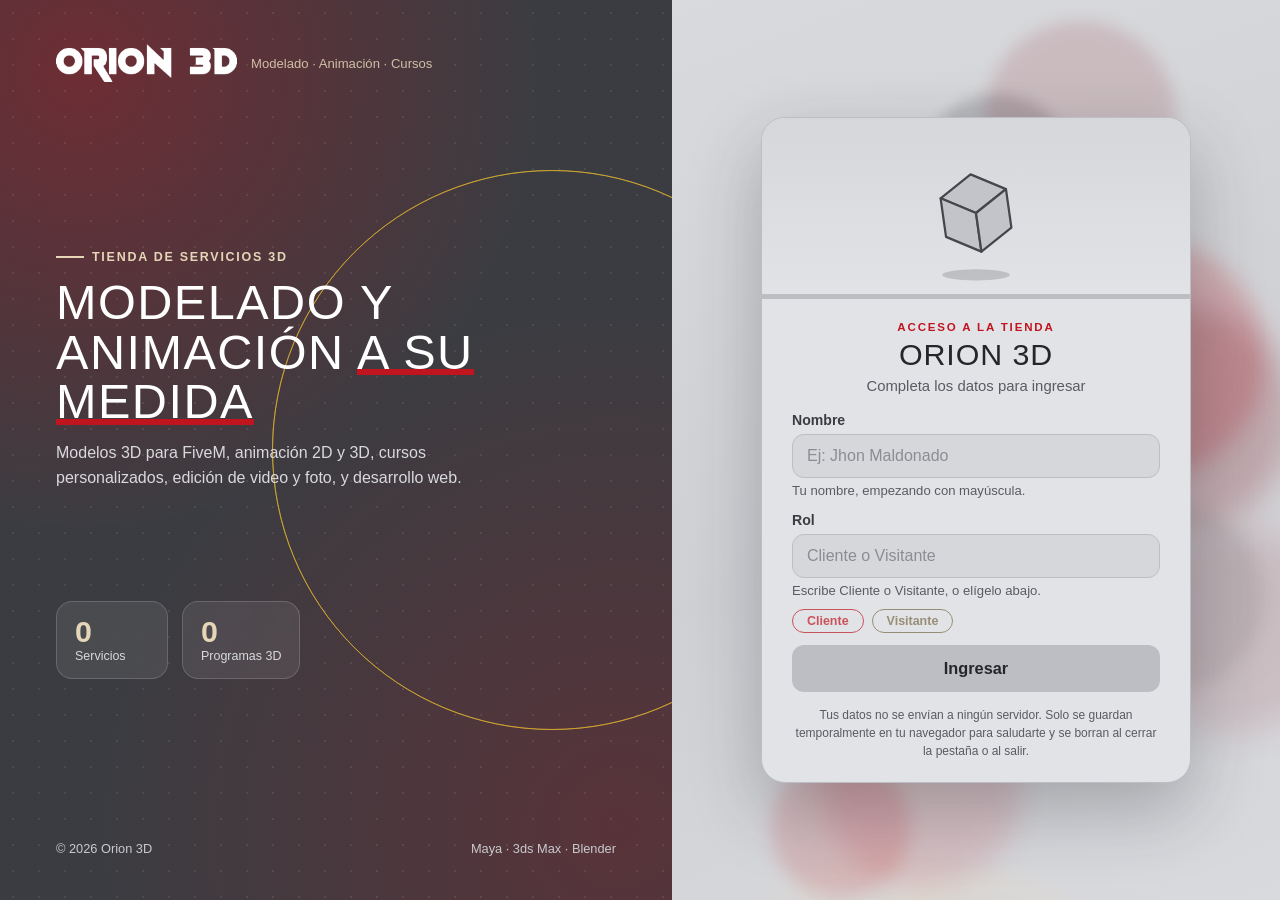
==== admin.html @ c8d84ebd "Add files via upload" ====
<!DOCTYPE html>
<html lang="es" data-mode="dark">
<head>
<meta charset="UTF-8">
<meta name="viewport" content="width=device-width, initial-scale=1">
<title>Orion 3D | Panel Admin</title>
<script src="js/auth.js"></script>
<script>Auth.requerirAdmin();   /* solo entra el administrador: sin login válido, vuelve a index.html */</script>
<link rel="icon" type="image/png" href="img/favicon.png">
<style>
@font-face{font-family:"Calvera";src:url("fonts/calvera.woff2") format("woff2"),url("fonts/calvera.ttf") format("truetype"),url("fonts/calvera.otf") format("opentype");font-display:swap}
:root{--a:#c0151f;--a2:#7d0b15;--fs:15px;--cs:12.5px;--r:14px;--font:Arial,Helvetica,sans-serif;--ok:#2f9e5b;--bad:#e5484d;--calv:"Calvera","Impact","Arial Black",Arial,sans-serif;--mono:ui-monospace,Consolas,"Courier New",monospace}
[data-mode=dark]{--bg:#2b2c30;--side:#34353a;--card:#3d3e44;--bd:#55565d;--tx:#ececef;--mut:#b0b1b8;--code:#2a2b2f}
[data-mode=light]{--bg:#cfd0d4;--side:#e2e3e7;--card:#e9eaed;--bd:#bdbec3;--tx:#25262a;--mut:#5a5b62;--code:#dcdde1}
*{box-sizing:border-box;margin:0}
html,body{height:100%}
body{font-family:var(--font);font-size:var(--fs);background:var(--bg);color:var(--tx);display:flex}
button,input,select{font:inherit;color:inherit}
:focus-visible{outline:2px solid var(--a2);outline-offset:2px}
aside{width:250px;flex:none;background:var(--side);border-right:1px solid var(--bd);display:flex;flex-direction:column;padding:18px 14px;overflow:auto;transition:transform .25s}
.brand{display:flex;align-items:center;gap:10px;font-weight:700;font-size:1.15rem;padding:2px 8px 16px}
.lg{height:28px;width:auto;display:block}[data-mode=dark] .lg-osc,[data-mode=light] .lg-cla{display:none}
.brand .adm{font-size:.7rem;font-weight:700;letter-spacing:.14em;text-transform:uppercase;color:var(--a);border:1.5px solid var(--a);border-radius:6px;padding:2px 7px;margin-left:2px}
.top h1,.dlg h2{font-family:var(--calv);font-weight:400;text-transform:uppercase;letter-spacing:.03em}
.navlink{display:flex;align-items:center;gap:10px;border-left:3px solid transparent;border-radius:8px;padding:9px 10px;color:var(--mut);text-decoration:none}.navlink:hover{background:color-mix(in srgb,var(--a) 10%,transparent);color:var(--tx)}
.nav{display:flex;flex-direction:column;gap:2px;margin-bottom:12px}
.nav h4{font-size:.8rem;font-weight:600;color:var(--mut);padding:10px 10px 6px}
.nav button{display:flex;align-items:center;gap:10px;text-align:left;background:none;border:0;border-left:3px solid transparent;border-radius:8px;padding:9px 10px;cursor:pointer;color:var(--mut)}
.nav button:hover{background:color-mix(in srgb,var(--a) 10%,transparent);color:var(--tx)}
.nav button.on{color:var(--tx);border-left-color:var(--a);background:color-mix(in srgb,var(--a) 16%,transparent)}
.nav .lk{margin-left:auto;font-size:.8rem}
.nav .fn{white-space:nowrap;overflow:hidden;text-overflow:ellipsis}
.me{margin-top:auto;display:flex;align-items:center;gap:10px;padding:12px 8px 0;border-top:1px solid var(--bd)}
.av{width:34px;height:34px;border-radius:50%;background:linear-gradient(135deg,var(--a),var(--a2));display:grid;place-items:center;font-weight:700;color:#fff}
.me small{display:block;color:var(--mut)}
.out{margin-left:auto;background:none;border:1px solid var(--bad);color:var(--bad);border-radius:8px;padding:6px 10px;cursor:pointer}
.out:hover{background:var(--bad);color:#fff}
main{flex:1;min-width:0;overflow:auto;padding:26px 30px 50px}
.top{display:flex;align-items:flex-start;gap:14px;flex-wrap:wrap;margin-bottom:22px}
.top h1{font-size:1.7rem;line-height:1.2}
.top p{color:var(--mut);margin-top:4px}
.top .sp{flex:1}
.burger{display:none;background:var(--card);border:1px solid var(--bd);border-radius:10px;padding:8px 12px;cursor:pointer}
.btn{background:linear-gradient(90deg,var(--a),var(--a2));color:#fff;border:0;border-radius:10px;padding:10px 16px;font-weight:600;cursor:pointer}
.btn.ghost{background:var(--card);color:var(--tx);border:1px solid var(--bd)}
.btn:hover{filter:brightness(1.1)}
.kpis{display:grid;grid-template-columns:repeat(auto-fit,minmax(200px,1fr));gap:14px;margin-bottom:16px}
.card{background:var(--card);border:1px solid var(--bd);border-radius:var(--r);padding:18px}
.card h3{font-size:.95rem;font-weight:600;color:var(--mut);margin-bottom:10px}
.kpi b{display:block;font-size:2rem;font-variant-numeric:tabular-nums}
.kpi span{color:var(--mut);font-size:.85rem}
.pill{display:inline-block;font-size:.75rem;font-weight:600;padding:2px 8px;border-radius:6px;background:color-mix(in srgb,var(--ok) 20%,transparent);color:var(--ok);margin-left:6px;vertical-align:middle}
.cols{display:grid;grid-template-columns:2fr 1fr;gap:14px;margin-bottom:16px}
.bars{display:flex;flex-direction:column;gap:9px}
.bar{display:grid;grid-template-columns:130px 1fr 70px;align-items:center;gap:10px;font-size:.88rem;cursor:pointer}
.bar:hover .fill{filter:brightness(1.25)}
.bar .nm{white-space:nowrap;overflow:hidden;text-overflow:ellipsis}
.bar .tr{height:12px;border-radius:6px;background:color-mix(in srgb,var(--mut) 18%,transparent);overflow:hidden}
.fill{height:100%;border-radius:6px;background:linear-gradient(90deg,var(--a),var(--a2));width:0;transition:width .9s cubic-bezier(.3,1,.4,1)}
.bar em{font-style:normal;text-align:right;font-variant-numeric:tabular-nums;color:var(--mut)}
.donut{display:flex;align-items:center;gap:18px;flex-wrap:wrap}
.leg div{display:flex;align-items:center;gap:8px;margin:5px 0;font-size:.9rem}
.leg i{width:11px;height:11px;border-radius:3px}
.rank li{display:flex;gap:10px;padding:8px 0;border-bottom:1px solid var(--bd);list-style:none;cursor:pointer}
.rank li:last-child{border:0}
.rank b{margin-left:auto;font-variant-numeric:tabular-nums}
.tools{display:flex;gap:10px;flex-wrap:wrap;align-items:center;margin-bottom:16px}
.tools input[type=search]{flex:1 1 220px;background:var(--card);border:1px solid var(--bd);border-radius:10px;padding:10px 14px;outline:none}
.tools input:focus{border-color:var(--a)}
.chip{background:var(--card);border:1px solid var(--bd);border-radius:999px;padding:8px 16px;cursor:pointer}
.chip.on{background:var(--a);border-color:var(--a);color:#fff}
.grid{display:grid;grid-template-columns:repeat(auto-fill,minmax(280px,1fr));gap:14px}
.fc{display:flex;flex-direction:column;gap:10px}
.fc .h{display:flex;gap:12px;align-items:center}
.ico{width:46px;height:46px;border-radius:12px;display:grid;place-items:center;font-size:1.5rem;background:color-mix(in srgb,var(--a) 18%,transparent)}
.fc h3{color:var(--tx);margin:0;font-size:1.02rem}
.fc code,.mono{font-family:var(--mono);font-size:.78rem;color:var(--mut)}
.fc p{color:var(--mut);font-size:.9rem}
.fc .acts{display:flex;gap:8px;margin-top:auto}
.fc .acts>*{flex:1;text-align:center;text-decoration:none;font-size:.9rem;padding:9px}
.fold .fh{width:100%;font-weight:600;color:var(--tx)}
.fold .fh .cr{display:inline-block;transition:transform .2s}
.fold.shut .cr{transform:rotate(-90deg)}
.fold .fh small{margin-left:auto;color:var(--mut);font-weight:400}
.kids{margin:0 0 6px 16px;padding-left:6px;border-left:1px solid var(--bd);display:flex;flex-direction:column;gap:2px}
.fold.shut .kids{display:none}
.tree{display:grid;grid-template-columns:repeat(auto-fit,minmax(250px,1fr));gap:18px}
.tree h4{font-size:.92rem;margin-bottom:6px}
.tree button{display:flex;width:100%;gap:8px;background:none;border:0;border-radius:6px;padding:5px 6px;cursor:pointer;text-align:left;font-family:var(--mono);font-size:.8rem}
.tree button:hover{background:color-mix(in srgb,var(--a) 14%,transparent)}
.tree button span:last-child{margin-left:auto;color:var(--mut)}
.ch{display:flex;align-items:center;gap:10px;flex-wrap:wrap;margin-bottom:10px}.ch h3{margin:0}.ch .seg{margin-left:auto}
.viewer .meta{display:flex;gap:10px;flex-wrap:wrap;margin-bottom:12px;align-items:center}
.viewer .meta span{background:var(--card);border:1px solid var(--bd);border-radius:8px;padding:5px 10px;font-size:.85rem}
.box{display:flex;max-height:calc(100vh - 230px);overflow:auto;border:1px solid var(--bd);border-radius:var(--r);background:var(--code);font-family:var(--mono);font-size:var(--cs);line-height:1.6}
.box pre{margin:0;padding:14px 0}
.ln{position:sticky;left:0;padding:14px 12px!important;text-align:right;color:var(--mut);background:var(--card);border-right:1px solid var(--bd);user-select:none}
.src{padding:14px 16px!important;white-space:pre;tab-size:2}
.set{display:grid;grid-template-columns:repeat(auto-fit,minmax(300px,1fr));gap:14px}
.row{display:flex;align-items:center;gap:10px;flex-wrap:wrap;margin:10px 0}
.row label{min-width:110px;color:var(--mut)}
.seg{display:flex;border:1px solid var(--bd);border-radius:10px;overflow:hidden}
.seg button{background:none;border:0;padding:8px 14px;cursor:pointer}
.seg button.on{background:var(--a);color:#fff}
.sw{display:flex;gap:8px;flex-wrap:wrap}
.sw button{width:62px;height:40px;border-radius:10px;border:2px solid var(--bd);cursor:pointer}
.sw button.on{border-color:var(--tx)}
select,input[type=color]{background:var(--card);border:1px solid var(--bd);border-radius:8px;padding:7px 10px}
input[type=color]{padding:2px;width:44px;height:34px}
input[type=range]{accent-color:var(--a)}
.prev{margin-top:12px;padding:14px;border:1px dashed var(--bd);border-radius:10px}
#modal{position:fixed;inset:0;background:rgba(37,38,42,.72);display:none;place-items:center;z-index:20;padding:16px}
#modal.show{display:grid}
.dlg{background:var(--card);border:1px solid var(--bd);border-radius:18px;padding:26px;width:min(360px,100%);text-align:center}
.dlg h2{font-size:1.25rem;margin:6px 0}
.dlg p{color:var(--mut);margin-bottom:14px}
.dlg input{width:100%;text-align:center;letter-spacing:.7em;font-size:1.5rem;background:var(--bg);border:1px solid var(--bd);border-radius:12px;padding:12px;outline:none}
.dlg input:focus{border-color:var(--a)}
.err{color:var(--bad);min-height:1.4em;margin:8px 0}
.dlg .acts{display:flex;gap:8px}.dlg .acts>*{flex:1}
.shake{animation:sh .35s}
@keyframes sh{25%{transform:translateX(-8px)}75%{transform:translateX(8px)}}
.empty{color:var(--mut);padding:30px;text-align:center}
.hide{display:none!important}
@media(max-width:900px){.cols{grid-template-columns:1fr}.burger{display:block}aside{position:fixed;inset:0 auto 0 0;z-index:15;transform:translateX(-100%)}aside.open{transform:none}main{padding:18px 16px 40px}.bar{grid-template-columns:90px 1fr 56px}}
@media(prefers-reduced-motion:reduce){*{animation:none!important;transition:none!important}}
/* ---- Tienda ---- */
.bar.pb{grid-template-columns:170px 1fr 92px;cursor:default}
.tw{overflow:auto}
table{width:100%;border-collapse:collapse;font-size:.9rem}
th{text-align:left;color:var(--mut);font-weight:600;padding:8px 10px;border-bottom:1px solid var(--bd);white-space:nowrap}
td{padding:9px 10px;border-bottom:1px solid var(--bd)}
tr:last-child td{border:0}
.tg{display:inline-block;font-size:.72rem;font-weight:700;padding:2px 8px;border-radius:6px;background:color-mix(in srgb,var(--a) 18%,transparent);color:var(--a);margin-right:4px}
.cols2{display:grid;grid-template-columns:1fr 1fr;gap:14px;margin-bottom:16px}
.note{color:var(--mut);font-size:.88rem;margin-bottom:6px}
.gen{display:grid;grid-template-columns:repeat(auto-fit,minmax(300px,1fr));gap:14px;margin-top:12px}
.gen .card{background:var(--bg)}
.fld{display:block;margin:10px 0 4px;font-size:.85rem;color:var(--mut)}
.gen input[type=text],.gen input[type=number],.gen textarea,.gen select{width:100%;background:var(--card);border:1px solid var(--bd);border-radius:8px;padding:9px 10px;outline:none}
.gen input:focus,.gen textarea:focus,.gen select:focus{border-color:var(--a)}
.gen textarea{resize:vertical;min-height:62px;font-family:inherit}
.chk{display:flex;gap:14px;flex-wrap:wrap;margin:12px 0 2px}.chk label{display:flex;gap:6px;align-items:center;font-size:.88rem}
.chk input{accent-color:var(--a)}
.res{margin-top:14px}
.res pre{background:var(--code);border:1px solid var(--bd);border-radius:8px;padding:10px 12px;font-family:var(--mono);font-size:.78rem;white-space:pre-wrap;word-break:break-word;margin-bottom:8px}
.res .btn{padding:8px 14px;font-size:.88rem}
.warn{color:var(--bad);font-size:.82rem;min-height:1.2em;margin-top:6px}
@media(max-width:900px){.cols2{grid-template-columns:1fr}.bar.pb{grid-template-columns:110px 1fr 80px}}
</style>
</head>
<body>
<aside id="side">
  <div class="brand"><img class="lg lg-osc" src="img/logo-orion-oscuro.png" alt="Orion 3D"><img class="lg lg-cla" src="img/logo-orion.png" alt="Orion 3D"><span class="adm">Admin</span></div>
  <nav class="nav" id="nav1">
    <button data-v="dash" class="on">📊 Dashboard</button>
    <button data-v="shop">🛒 Tienda</button>
    <button data-v="files">🔗 Accesos directos</button>
    <button data-v="set">⚙️ Configuración</button>
  </nav>
  <nav class="nav" id="nav2"><h4>Estructura y código (PIN)</h4></nav>
  <nav class="nav"><a class="navlink" href="home.html">↩ Volver a la tienda</a></nav>
  <div class="me"><span class="av" id="av">A</span><div><span id="mn">Administrador</span><small>Administrador · sesión activa</small></div><button class="out" id="out">Salir</button></div>
</aside>

<main>
  <div class="top">
    <button class="burger" id="burger" aria-label="Menú">☰</button>
    <div><h1 id="ttl">Bienvenido de nuevo</h1><p id="sub"></p></div>
    <span class="sp"></span>
    <button class="btn ghost" id="reload">Actualizar estadísticas</button>
  </div>

  <!-- DASHBOARD -->
  <section id="v-dash">
    <div class="kpis">
      <div class="card kpi"><h3>Archivos</h3><b id="k1">0</b><span id="k1s">en el sitio</span></div>
      <div class="card kpi"><h3>Líneas de código</h3><b id="k2">—</b><span>sumando todas las páginas</span></div>
      <div class="card kpi"><h3>Peso total</h3><b id="k3">—</b><span>en KB</span></div>
      <div class="card kpi"><h3>Hora</h3><b id="k4">--:--:--</b><span><i style="color:var(--ok)">●</i> En línea · <span id="date"></span></span></div>
    </div>
    <div class="cols">
      <div class="card"><div class="ch"><h3 id="bt">Líneas de código por archivo</h3><div class="seg" id="sMet"><button data-m="l" class="on">Líneas</button><button data-m="kb">Peso (KB)</button></div></div><div class="bars" id="bars"></div></div>
      <div class="card"><h3 id="dt">Líneas por categoría</h3><div class="donut"><svg id="dn" width="150" height="150" viewBox="0 0 42 42"></svg><div class="leg" id="leg"></div></div></div>
    </div>
    <div class="cols">
      <div class="card"><h3 id="rt">Los 5 con más líneas</h3><ol class="rank" id="rank"></ol></div>
      <div class="card"><h3>Resumen rápido</h3>
        <div class="row"><label>Más grande</label><b id="r1">—</b></div>
        <div class="row"><label>Más pequeña</label><b id="r2">—</b></div>
        <div class="row"><label>Promedio</label><b id="r3">—</b></div>
        <div class="row"><label>JS y CSS</label><b id="r4">—</b></div>
        <div class="row"><label>PIN de código</label><b>Activo en todos los archivos</b></div>
      </div>
    </div>
    <div class="card"><h3>Estructura del proyecto</h3><div class="tree" id="tree"></div></div>
  </section>

  <!-- TIENDA -->
  <section id="v-shop" class="hide">
    <div class="kpis">
      <div class="card kpi"><h3>Servicios</h3><b id="sk1">0</b><span id="sk1s"></span></div>
      <div class="card kpi"><h3>Precio promedio</h3><b id="sk2">—</b><span>de los servicios con precio</span></div>
      <div class="card kpi"><h3>Cupones</h3><b id="sk3">0</b><span>códigos activos</span></div>
      <div class="card kpi"><h3>Clientes</h3><b id="sk4">0</b><span>pueden entrar como Cliente</span></div>
    </div>
    <div class="cols">
      <div class="card"><h3>Precio por servicio (USD)</h3><div class="bars" id="pbars"></div></div>
      <div class="card"><h3>Servicios por categoría</h3><div class="donut"><svg id="sdn" width="150" height="150" viewBox="0 0 42 42"></svg><div class="leg" id="sleg"></div></div></div>
    </div>
    <div class="card" style="margin-bottom:16px"><h3>Servicios del catálogo</h3><div class="tw"><table id="tServ"></table></div></div>
    <div class="cols2">
      <div class="card"><h3>Cupones</h3><div class="tw"><table id="tCup"></table></div></div>
      <div class="card"><h3>Clientes</h3><div class="tw"><table id="tCli"></table></div></div>
    </div>
    <div class="card"><h3>Generador de líneas para js/datos.js</h3>
      <p class="note">Esta página no puede guardar cambios (el sitio es estático). Llena el formulario, copia la línea y pégala en la lista que dice cada tarjeta, dentro de <span class="mono">js/datos.js</span>. Luego sube el archivo a GitHub.</p>
      <div class="gen">
        <div class="card"><h3>Agregar servicio</h3>
          <span class="note">Pégalo dentro de <b>SERVICIOS</b>.</span>
          <label class="fld" for="gN">Nombre</label><input type="text" id="gN" placeholder="Ej: Animación de logotipo" maxlength="70">
          <label class="fld" for="gC">Categoría</label><select id="gC"></select>
          <label class="fld" for="gP">Precio en USD (vacío = cotización por Discord)</label><input type="number" id="gP" min="0" step="0.01" placeholder="Ej: 25">
          <label class="fld" for="gS">Programas (separados por coma)</label><input type="text" id="gS" placeholder="Maya, Blender">
          <label class="fld" for="gDs">Descripción</label><textarea id="gDs" maxlength="240" placeholder="Qué incluye el servicio"></textarea>
          <div class="chk"><label><input type="checkbox" id="gD"> Precio «desde»</label><label><input type="checkbox" id="gDe"> Destacado</label><label><input type="checkbox" id="gPo"> Popular</label></div>
          <div class="res"><pre id="oServ"></pre><div class="warn" id="wServ"></div><button class="btn ghost" data-copy="oServ">Copiar línea</button></div>
        </div>
        <div class="card"><h3>Agregar cupón</h3>
          <span class="note">Pégalo dentro de <b>CUPONES</b>.</span>
          <label class="fld" for="cC">Código</label><input type="text" id="cC" placeholder="Ej: ORIONVIP" maxlength="24" autocapitalize="characters">
          <label class="fld" for="cP">Descuento (%)</label><input type="number" id="cP" min="1" max="100" value="10">
          <label class="fld" for="cL">Solo para estos clientes (opcional, separados por coma)</label><input type="text" id="cL" placeholder="Juan Maldonado, otro_usuario">
          <div class="res"><pre id="oCup"></pre><div class="warn" id="wCup"></div><button class="btn ghost" data-copy="oCup">Copiar línea</button></div>
        </div>
        <div class="card"><h3>Agregar cliente</h3>
          <span class="note">Pégalo dentro de <b>CLIENTES</b>.</span>
          <label class="fld" for="lN">Nombre completo (tal como lo escribirá en el login)</label><input type="text" id="lN" placeholder="Ej: María Pérez" maxlength="40">
          <div class="res"><pre id="oCli"></pre><div class="warn" id="wCli"></div><button class="btn ghost" data-copy="oCli">Copiar línea</button></div>
        </div>
      </div>
    </div>
  </section>

  <!-- ACCESOS -->
  <section id="v-files" class="hide">
    <div class="tools"><input id="q" type="search" placeholder="Buscar página o archivo…" aria-label="Buscar" autocomplete="off">
      <button class="chip on" data-c="Todos">Todos</button><button class="chip" data-c="Principal">Principal</button><button class="chip" data-c="Tienda">Tienda</button><button class="chip" data-c="JavaScript">JavaScript</button><button class="chip" data-c="CSS">CSS</button></div>
    <div class="grid" id="grid"></div><div class="empty hide" id="empty">Sin resultados. Prueba con otra búsqueda.</div>
  </section>

  <!-- VISOR -->
  <section id="v-code" class="hide viewer">
    <div class="meta" id="cmeta"></div>
    <div class="box"><pre class="ln" id="ln"></pre><pre class="src" id="src"></pre></div>
  </section>

  <!-- CONFIG -->
  <section id="v-set" class="hide">
    <div class="set">
      <div class="card"><h3>Apariencia</h3>
        <div class="row"><label>Modo</label><div class="seg" id="sMode"><button data-m="dark">Oscuro</button><button data-m="light">Claro</button><button data-m="auto">Auto</button></div></div>
        <div class="row"><label>Tema</label><div class="sw" id="sTheme"></div></div>
        <div class="row"><label>Color propio</label><input type="color" id="cA" aria-label="Color principal"><input type="color" id="cB" aria-label="Color secundario"></div>
      </div>
      <div class="card"><h3>Tipografía</h3>
        <div class="row"><label>Fuente</label><select id="sFont"></select></div>
        <div class="row"><label>Tamaño texto</label><input type="range" id="rFs" min="13" max="19"><span id="vFs" class="mono"></span></div>
        <div class="row"><label>Tamaño código</label><input type="range" id="rCs" min="10" max="18"><span id="vCs" class="mono"></span></div>
        <div class="row"><label>Bordes</label><input type="range" id="rR" min="0" max="26"><span id="vR" class="mono"></span></div>
        <div class="prev">Así se verá el texto del panel. <span class="mono">código de ejemplo &lt;html&gt;</span></div>
      </div>
      <div class="card"><h3>Preferencias</h3>
        <div class="row"><label>Animaciones</label><div class="seg" id="sAnim"><button data-m="1">Activas</button><button data-m="0">Reducidas</button></div></div>
        <div class="row"><button class="btn ghost" id="reset">Restaurar valores</button></div>
        <p class="mono" style="margin-top:10px">Las preferencias se guardan solo en este navegador. No se usa ninguna base de datos.</p>
      </div>
    </div>
  </section>
</main>

<div id="modal" role="dialog" aria-modal="true" aria-labelledby="mt">
  <div class="dlg"><div style="font-size:2rem">🔒</div><h2 id="mt">Código protegido</h2><p id="mp">Escribe el PIN para ver el código.</p>
    <input id="pin" type="password" inputmode="numeric" maxlength="4" autocomplete="off" aria-label="PIN">
    <div class="err" id="err"></div>
    <div class="acts"><button class="btn ghost" id="pc">Cancelar</button><button class="btn" id="po">Desbloquear</button></div></div>
</div>

<script>
/* ====== LISTA DE PÁGINAS: agrega o quita líneas aquí ====== */
const FILES=[
 {f:'index.html',n:'Login',c:'Principal',e:'🔐',d:'Acceso a la tienda: Cliente, Visitante y administrador.'},
 {f:'home.html',n:'Inicio',c:'Principal',e:'🏠',d:'Portada con servicios, promociones y preguntas frecuentes.'},
 {f:'admin.html',n:'Panel admin',c:'Principal',e:'🛠️',d:'Este panel de administración.'},
 {f:'catalogo.html',n:'Catálogo',c:'Tienda',e:'📚',d:'Todos los servicios con filtros, buscador y precios.'},
 {f:'carrito.html',n:'Carrito',c:'Tienda',e:'🛒',d:'Carrito, cupones, validación y factura descargable.'},
 {f:'js/auth.js',n:'Autenticación',c:'JavaScript',e:'🛡️',d:'Protege las páginas: sin login no se entra por la URL.'},
 {f:'js/saludo.js',n:'Saludo de usuario',c:'JavaScript',e:'👋',d:'Muestra el saludo y el rol arriba a la derecha.'},
 {f:'js/datos.js',n:'Datos de la tienda',c:'JavaScript',e:'🗂️',d:'Servicios, precios, cupones, clientes y textos.'},
 {f:'js/app.js',n:'Núcleo',c:'JavaScript',e:'⚙️',d:'Carrito, menú, animaciones y fondo de partículas.'},
 {f:'js/factura.js',n:'Factura',c:'JavaScript',e:'🧾',d:'Genera la factura en imagen (PNG).'},
 {f:'css/estilos.css',n:'Estilos',c:'CSS',e:'🎨',d:'Colores, tipografías y diseño de la tienda.'}
];
const HTML=it=>/\.html$/.test(it.f), FOLDERS=[['','raíz (HTML)'],['js','js'],['css','css']];
const dir=it=>it.f.includes('/')?it.f.split('/')[0]:'';
const PIN='2552', $=id=>document.getElementById(id), data={};
const CAT={Principal:'#c0151f',Tienda:'#7a7b82',JavaScript:'#b9a987',CSS:'#7d0b15'};
const THEMES={'Rojo Orion':['#c0151f','#7d0b15'],Grafito:['#46474d','#7a7b82'],Arena:['#a89877','#e6d6b8'],Rubí:['#e11d48','#f59e0b'],Océano:['#0ea5e9','#22d3ee'],Índigo:['#6366f1','#a855f7']};
const FONTS={'Arial':'Arial,Helvetica,sans-serif','Calvera (títulos)':'"Calvera","Impact",Arial,sans-serif','Sistema':'system-ui,-apple-system,"Segoe UI",sans-serif','Monoespaciada':'ui-monospace,Consolas,"Courier New",monospace'};
const DEF={mode:'light',theme:'Rojo Orion',a:'#c0151f',b:'#7d0b15',font:'Arial',fs:15,cs:12.5,r:14,anim:1};
let S=Object.assign({},DEF);
try{Object.assign(S,JSON.parse(localStorage.getItem('adminPrefs')||'{}'))}catch(e){}
const save=()=>{try{localStorage.setItem('adminPrefs',JSON.stringify(S))}catch(e){}};
const fmt=n=>n.toLocaleString('es-CO');
/* La sesión ya está activa (js/auth.js): al abrir una página desde aquí no hace falta nada más */
const sesion=()=>{};

/* ---------- Aplicar configuración ---------- */
function apply(){
  const R=document.documentElement, dark=S.mode==='auto'?matchMedia('(prefers-color-scheme: dark)').matches:S.mode==='dark';
  R.dataset.mode=dark?'dark':'light';
  R.style.setProperty('--a',S.a);R.style.setProperty('--a2',S.b);
  R.style.setProperty('--font',FONTS[S.font]||FONTS['Arial']);
  R.style.setProperty('--fs',S.fs+'px');R.style.setProperty('--cs',S.cs+'px');R.style.setProperty('--r',S.r+'px');
  document.body.classList.toggle('noanim',!+S.anim);
  $('cA').value=S.a;$('cB').value=S.b;$('rFs').value=S.fs;$('rCs').value=S.cs;$('rR').value=S.r;
  $('vFs').textContent=S.fs+'px';$('vCs').textContent=S.cs+'px';$('vR').textContent=S.r+'px';$('sFont').value=S.font;
  document.querySelectorAll('#sMode button').forEach(b=>b.classList.toggle('on',b.dataset.m===S.mode));
  document.querySelectorAll('#sAnim button').forEach(b=>b.classList.toggle('on',b.dataset.m==String(S.anim)));
  document.querySelectorAll('#sTheme button').forEach(b=>b.classList.toggle('on',b.dataset.t===S.theme));
  save();
}
Object.entries(THEMES).forEach(([n,[a,b]])=>{const x=document.createElement('button');x.dataset.t=n;x.title=n;x.setAttribute('aria-label','Tema '+n);x.style.background='linear-gradient(135deg,'+a+','+b+')';
  x.onclick=()=>{S.theme=n;S.a=a;S.b=b;apply()};$('sTheme').appendChild(x)});
Object.keys(FONTS).forEach(n=>{const o=document.createElement('option');o.textContent=n;$('sFont').appendChild(o)});
$('sMode').onclick=e=>{if(e.target.dataset.m){S.mode=e.target.dataset.m;apply()}};
$('sAnim').onclick=e=>{if(e.target.dataset.m){S.anim=+e.target.dataset.m;apply()}};
$('cA').oninput=e=>{S.a=e.target.value;S.theme='';apply()};$('cB').oninput=e=>{S.b=e.target.value;S.theme='';apply()};
$('sFont').onchange=e=>{S.font=e.target.value;apply()};
$('rFs').oninput=e=>{S.fs=+e.target.value;apply()};$('rCs').oninput=e=>{S.cs=+e.target.value;apply()};$('rR').oninput=e=>{S.r=+e.target.value;apply()};
$('reset').onclick=()=>{S=Object.assign({},DEF);apply()};
matchMedia('(prefers-color-scheme: dark)').addEventListener('change',()=>{if(S.mode==='auto')apply()});

/* ---------- Navegación ---------- */
const TITLES={dash:['Bienvenido de nuevo','Estadísticas de las páginas de tu sitio.'],files:['Accesos directos','Abre cualquier página o revisa su código.'],shop:['Tienda','Servicios, cupones y clientes de js/datos.js.'],set:['Configuración','Temas, colores, fuentes y modo claro u oscuro.'],code:['','']};
function show(v,f){
  ['dash','shop','files','set','code'].forEach(k=>$('v-'+k).classList.toggle('hide',k!==v));
  document.querySelectorAll('.nav button').forEach(b=>b.classList.toggle('on',b.dataset.v===v&&(v!=='code'||b.dataset.f===f)));
  const t=TITLES[v];$('ttl').textContent=f?FILES.find(x=>x.f===f).n:t[0];$('sub').textContent=f?f:t[1];
  if(v!=='code'){$('src').textContent='';$('ln').textContent='';$('cmeta').innerHTML=''}
  $('side').classList.remove('open');
}
document.querySelectorAll('#nav1 button').forEach(b=>b.onclick=()=>show(b.dataset.v));
FOLDERS.forEach(([d,lbl])=>{
  const list=FILES.filter(it=>dir(it)===d),box=document.createElement('div');box.className='fold';
  box.innerHTML='<button class="fh"><span class="cr">▾</span><span>📁</span><span class="fn"></span><small></small></button><div class="kids"></div>';
  box.querySelector('.fn').textContent=lbl+'/';box.querySelector('small').textContent=list.length;
  box.querySelector('.fh').onclick=()=>box.classList.toggle('shut');
  list.forEach(it=>{const b=document.createElement('button');b.dataset.v='code';b.dataset.f=it.f;
    b.innerHTML='<span>'+it.e+'</span><span class="fn"></span><span class="lk">🔒</span>';b.querySelector('.fn').textContent=it.f.split('/').pop();
    b.onclick=()=>openCode(it.f);box.querySelector('.kids').appendChild(b)});
  $('nav2').appendChild(box);
});
$('burger').onclick=()=>$('side').classList.toggle('open');
$('out').onclick=()=>Auth.cerrar();
const U=Auth.usuario()||{};$('mn').textContent=U.nombre||'Administrador';$('av').textContent=(U.nombre||'A').trim().charAt(0).toUpperCase();

/* ---------- PIN ---------- */
let pending=null;
function openCode(f){
  pending=f;$('mp').textContent='Escribe el PIN para ver '+f;$('pin').value='';$('err').textContent='';
  $('modal').classList.add('show');$('pin').focus();
}
function closeM(){$('modal').classList.remove('show');pending=null}
function tryPin(){
  if($('pin').value===PIN){const f=pending;closeM();showCode(f)}
  else{$('err').textContent='PIN incorrecto. Inténtalo de nuevo.';const d=document.querySelector('.dlg');d.classList.remove('shake');void d.offsetWidth;d.classList.add('shake');$('pin').value='';$('pin').focus()}
}
$('po').onclick=tryPin;$('pc').onclick=closeM;
$('pin').addEventListener('keydown',e=>{if(e.key==='Enter')tryPin();if(e.key==='Escape')closeM()});
$('modal').addEventListener('click',e=>{if(e.target.id==='modal')closeM()});

/* ---------- Visor de código (solo lectura) ---------- */
async function getText(f){
  if(data[f]&&data[f].t!=null)return data[f].t;
  const r=await fetch('./'+f,{cache:'no-store'});if(!r.ok)throw new Error(r.status);
  const t=await r.text();data[f]={t,l:t.split('\n').length,kb:new Blob([t]).size/1024};return t;
}
async function showCode(f){
  show('code',f);const it=FILES.find(x=>x.f===f);
  $('src').textContent='Cargando… (los archivos grandes tardan un poco)';$('ln').textContent='';$('cmeta').innerHTML='';
  try{const t=await getText(f),d=data[f];
    $('ln').textContent=Array.from({length:d.l},(_,i)=>i+1).join('\n');$('src').textContent=t;
    const m=[it.c,fmt(d.l)+' líneas',d.kb.toFixed(1)+' KB','Solo lectura'];
    m.forEach(x=>{const s=document.createElement('span');s.textContent=x;$('cmeta').appendChild(s)});
    if(HTML(it)){const a=document.createElement('a');a.className='btn';a.style.textDecoration='none';a.href='./'+f;a.onclick=sesion;a.textContent='Abrir página';$('cmeta').appendChild(a)}
  }catch(e){$('src').textContent='No se pudo cargar '+f+'.\nComprueba que el archivo exista en la misma carpeta y abre el sitio desde tu hosting: en archivos locales el navegador bloquea esta lectura.'}
}

/* ---------- Accesos directos ---------- */
let cat='Todos';
FILES.forEach(it=>{
  const el=document.createElement('article');el.className='card fc';el.dataset.c=it.c;el.dataset.s=(it.n+' '+it.f).toLowerCase();
  el.innerHTML='<div class="h"><span class="ico"></span><div><h3></h3><code></code></div></div><p></p><div class="acts"><a class="btn">Abrir</a><button class="btn ghost">🔒 Ver código</button></div>';
  el.querySelector('.ico').textContent=it.e;el.querySelector('h3').textContent=it.n;el.querySelector('code').textContent=it.f;el.querySelector('p').textContent=it.d;
  const lnk=el.querySelector('a');lnk.href='./'+it.f;lnk.onclick=sesion;if(!HTML(it))lnk.remove();el.querySelector('button').onclick=()=>openCode(it.f);$('grid').appendChild(el);
});
function filtrar(){const q=$('q').value.trim().toLowerCase();let n=0;
  $('grid').querySelectorAll('.card').forEach(c=>{const ok=(cat==='Todos'||c.dataset.c===cat)&&c.dataset.s.includes(q);c.classList.toggle('hide',!ok);if(ok)n++});
  $('empty').classList.toggle('hide',n>0)}
$('q').oninput=filtrar;
document.querySelectorAll('.chip').forEach(b=>b.onclick=()=>{document.querySelectorAll('.chip').forEach(x=>x.classList.remove('on'));b.classList.add('on');cat=b.dataset.c;filtrar()});

/* ---------- Estadísticas ---------- */
let M='l',OK=[];
const val=it=>M==='l'?data[it.f].l:data[it.f].kb;
const vtxt=it=>data[it.f]?(M==='l'?fmt(data[it.f].l):data[it.f].kb.toFixed(1)+' KB'):'—';
async function stats(){
  $('bars').innerHTML='<div class="empty">Calculando…</div>';OK=[];
  await Promise.all(FILES.map(async it=>{try{await getText(it.f);OK.push(it)}catch(e){}}));
  draw();
}
function draw(){
  const n=(c)=>FILES.filter(i=>i.c===c).length,h=FILES.filter(HTML).length;
  $('k1s').textContent=h+' HTML · '+FILES.filter(i=>i.c==='JavaScript').length+' JS · '+FILES.filter(i=>i.c==='CSS').length+' CSS';
  buildTree();
  $('bars').innerHTML='';
  if(!OK.length){$('bars').innerHTML='<div class="empty">No se pudieron leer los archivos. Abre el panel desde tu hosting para ver las estadísticas.</div>';$('k2').textContent=$('k3').textContent='—';return}
  const ok=OK.slice().sort((x,y)=>val(y)-val(x)),tot=ok.reduce((t,i)=>t+val(i),0),max=val(ok[0]);
  $('k2').textContent=fmt(OK.reduce((t,i)=>t+data[i.f].l,0));$('k3').textContent=OK.reduce((t,i)=>t+data[i.f].kb,0).toFixed(1);
  const u=M==='l'?'líneas':'KB';
  $('bt').textContent=(M==='l'?'Líneas de código':'Peso')+' por archivo';$('dt').textContent=(M==='l'?'Líneas':'Peso')+' por categoría';$('rt').textContent='Los 5 con más '+(M==='l'?'líneas':'peso');
  ok.forEach(it=>{
    const d=document.createElement('div');d.className='bar';d.title='Ver código de '+it.f;
    d.innerHTML='<span class="nm"></span><div class="tr"><div class="fill"></div></div><em></em>';
    d.querySelector('.nm').textContent=it.f.split('/').pop();d.querySelector('em').textContent=vtxt(it);
    d.onclick=()=>openCode(it.f);$('bars').appendChild(d);
    requestAnimationFrame(()=>requestAnimationFrame(()=>d.querySelector('.fill').style.width=Math.max(2,val(it)/max*100)+'%'));
  });
  const by={};ok.forEach(i=>by[i.c]=(by[i.c]||0)+val(i));
  let off=0;$('dn').innerHTML='<circle cx="21" cy="21" r="15.9" fill="none" stroke="var(--bd)" stroke-width="5"/>';$('leg').innerHTML='';
  Object.entries(by).forEach(([c,v])=>{const p=v/tot*100;
    $('dn').insertAdjacentHTML('beforeend','<circle cx="21" cy="21" r="15.9" fill="none" stroke="'+CAT[c]+'" stroke-width="5" stroke-dasharray="'+p+' '+(100-p)+'" stroke-dashoffset="'+(25-off)+'"/>');off+=p;
    const l=document.createElement('div');l.innerHTML='<i style="background:'+CAT[c]+'"></i><span></span>';l.querySelector('span').textContent=c+' · '+(M==='l'?fmt(v):v.toFixed(1)+' KB')+' ('+p.toFixed(0)+'%)';$('leg').appendChild(l)});
  $('rank').innerHTML='';
  ok.slice(0,5).forEach((it,i)=>{const li=document.createElement('li');li.innerHTML='<span></span><b></b>';li.querySelector('span').textContent=(i+1)+'. '+it.f;li.querySelector('b').textContent=vtxt(it);li.onclick=()=>openCode(it.f);$('rank').appendChild(li)});
  const last=ok[ok.length-1],sum=a=>a.reduce((t,i)=>t+val(i),0),tx=v=>M==='l'?fmt(Math.round(v)):v.toFixed(1)+' KB';
  $('r1').textContent=ok[0].f+' · '+vtxt(ok[0]);$('r2').textContent=last.f+' · '+vtxt(last);
  $('r3').textContent=tx(tot/ok.length)+(M==='l'?' líneas':'');$('r4').textContent=tx(sum(ok.filter(i=>i.c==='JavaScript'||i.c==='CSS')))+(M==='l'?' líneas':'');
}
function buildTree(){
  $('tree').innerHTML='';
  FOLDERS.forEach(([d,lbl])=>{
    const c=document.createElement('div'),h=document.createElement('h4');h.textContent='📁 '+lbl+'/';c.appendChild(h);
    FILES.filter(it=>dir(it)===d).forEach(it=>{const b=document.createElement('button');b.innerHTML='<span>'+it.e+'</span><span></span><span></span>';
      b.children[1].textContent=it.f.split('/').pop();b.children[2].textContent=vtxt(it);b.onclick=()=>openCode(it.f);c.appendChild(b)});
    $('tree').appendChild(c);
  });
}
$('sMet').onclick=e=>{if(e.target.dataset.m&&e.target.dataset.m!==M){M=e.target.dataset.m;document.querySelectorAll('#sMet button').forEach(b=>b.classList.toggle('on',b.dataset.m===M));draw()}};
$('reload').onclick=()=>{FILES.forEach(f=>delete data[f.f]);stats()};


/* ---------- Tienda (lee js/datos.js) ---------- */
const money=n=>n==null?'Cotización':n.toFixed(2)+' USD';
const PAL=['#c0151f','#7a7b82','#b9a987','#7d0b15','#46474d','#e0323d','#a89877'];
const J=v=>JSON.stringify(v);
const slug=t=>t.toLowerCase().normalize('NFD').replace(/[\u0300-\u036f]/g,'').replace(/[^a-z0-9]+/g,'-').replace(/^-|-$/g,'');
const catName=id=>(CATEGORIAS.find(c=>c.id===id)||{nombre:id}).nombre;
function td(tr,t,html){const c=document.createElement('td');if(html)c.innerHTML=t;else c.textContent=t;tr.appendChild(c);return c}
function tabla(el,cols,rows){
  el.innerHTML='';const h=document.createElement('tr');cols.forEach(c=>{const th=document.createElement('th');th.textContent=c;h.appendChild(th)});el.appendChild(h);
  if(!rows.length){const r=document.createElement('tr');const c=document.createElement('td');c.colSpan=cols.length;c.textContent='Sin datos todavía.';c.style.color='var(--mut)';r.appendChild(c);el.appendChild(r);return}
  rows.forEach(f=>{const r=document.createElement('tr');f.forEach(x=>td(r,x[0],x[1]));el.appendChild(r)});
}
function renderShop(){
  const pr=SERVICIOS.filter(s=>s.precio!=null);
  $('sk1').textContent=SERVICIOS.length;$('sk1s').textContent=pr.length+' con precio · '+(SERVICIOS.length-pr.length)+' a cotizar';
  $('sk2').textContent=pr.length?money(pr.reduce((t,s)=>t+s.precio,0)/pr.length):'—';
  $('sk3').textContent=Object.keys(CUPONES).length;$('sk4').textContent=CLIENTES.length;
  // barras de precio
  const ord=pr.slice().sort((a,b)=>b.precio-a.precio),mx=ord.length?ord[0].precio:1;$('pbars').innerHTML='';
  ord.forEach(s=>{const d=document.createElement('div');d.className='bar pb';d.innerHTML='<span class="nm"></span><div class="tr"><div class="fill"></div></div><em></em>';
    d.querySelector('.nm').textContent=s.nombre;d.title=s.nombre;d.querySelector('em').textContent=money(s.precio);$('pbars').appendChild(d);
    requestAnimationFrame(()=>requestAnimationFrame(()=>d.querySelector('.fill').style.width=Math.max(3,s.precio/mx*100)+'%'))});
  // dona por categoría
  const by={};SERVICIOS.forEach(s=>by[s.cat]=(by[s.cat]||0)+1);
  let off=0;$('sdn').innerHTML='<circle cx="21" cy="21" r="15.9" fill="none" stroke="var(--bd)" stroke-width="5"/>';$('sleg').innerHTML='';
  Object.entries(by).forEach(([c,v],i)=>{const p=v/SERVICIOS.length*100,col=PAL[i%PAL.length];
    $('sdn').insertAdjacentHTML('beforeend','<circle cx="21" cy="21" r="15.9" fill="none" stroke="'+col+'" stroke-width="5" stroke-dasharray="'+p+' '+(100-p)+'" stroke-dashoffset="'+(25-off)+'"/>');off+=p;
    const l=document.createElement('div');l.innerHTML='<i style="background:'+col+'"></i><span></span>';l.querySelector('span').textContent=catName(c)+' · '+v;$('sleg').appendChild(l)});
  // tablas
  tabla($('tServ'),['Servicio','Categoría','Precio','Marcas'],SERVICIOS.map(s=>[[s.nombre],[catName(s.cat)],[s.precio==null?'Cotización':(s.desde?'desde ':'')+money(s.precio)],
    [(s.destacado?'<span class="tg">Destacado</span>':'')+(s.popular?'<span class="tg">Popular</span>':'')||'—',1]]));
  tabla($('tCup'),['Código','Descuento','Disponible para'],Object.entries(CUPONES).map(([k,v])=>[[k],[v.pct+'%'],[(v.clientes&&v.clientes.length)?v.clientes.join(', '):'Todos']]));
  tabla($('tCli'),['Nombre'],CLIENTES.map(c=>[[c.nombre]]));
  $('gC').innerHTML='';CATEGORIAS.forEach(c=>{const o=document.createElement('option');o.value=c.id;o.textContent=c.nombre;$('gC').appendChild(o)});
  genServ();genCup();genCli();
}
/* Generadores: arman la línea lista para pegar en js/datos.js */
function genServ(){
  const n=$('gN').value.trim(),id=slug(n)||'nuevo-servicio',p=$('gP').value.trim();
  const sw=$('gS').value.split(',').map(x=>x.trim()).filter(Boolean);
  const parts=['id:'+J(id),'cat:'+J($('gC').value),'nombre:'+J(n||'Nombre del servicio'),'precio:'+(p===''||isNaN(+p)?'null':+p)];
  if($('gD').checked)parts.push('desde:true');
  parts.push('sw:'+J(sw),'img:""');
  if($('gDe').checked)parts.push('destacado:true');if($('gPo').checked)parts.push('popular:true');
  parts.push('desc:'+J($('gDs').value.trim()||'Descripción del servicio.'));
  $('oServ').textContent=' {'+parts.join(', ')+'},';
  $('wServ').textContent=SERVICIOS.some(s=>s.id===id)?'⚠ Ya existe un servicio con el id «'+id+'». Cambia el nombre.':'';
}
function genCup(){
  const c=$('cC').value.toUpperCase().replace(/[^A-Z0-9]/g,'')||'CODIGO',pc=Math.min(100,Math.max(1,Math.round(+$('cP').value)||1));
  const cl=$('cL').value.split(',').map(x=>x.trim()).filter(Boolean);
  $('oCup').textContent='  '+c+':{pct:'+pc+', clientes:'+J(cl)+'},';
  $('wCup').textContent=Object.prototype.hasOwnProperty.call(CUPONES,c)?'⚠ El cupón '+c+' ya existe.':'';
}
function genCli(){
  const n=$('lN').value.trim().replace(/\s+/g,' ')||'Nombre Apellido';
  $('oCli').textContent='  {nombre:'+J(n)+'},';
  $('wCli').textContent=CLIENTES.some(c=>c.nombre.toLowerCase()===n.toLowerCase())?'⚠ Ese cliente ya está en la lista.':'';
}
['gN','gC','gP','gS','gDs','gD','gDe','gPo'].forEach(i=>{$(i).addEventListener('input',genServ);$(i).addEventListener('change',genServ)});
['cC','cP','cL'].forEach(i=>$(i).addEventListener('input',genCup));$('lN').addEventListener('input',genCli);
document.querySelectorAll('[data-copy]').forEach(b=>b.onclick=async()=>{
  const t=$(b.dataset.copy).textContent,old=b.textContent;
  try{await navigator.clipboard.writeText(t)}catch(e){const r=document.createRange();r.selectNodeContents($(b.dataset.copy));const sel=getSelection();sel.removeAllRanges();sel.addRange(r)}
  b.textContent='Copiado ✓';setTimeout(()=>b.textContent=old,1400);
});

/* ---------- Reloj ---------- */
$('k1').textContent=FILES.length;buildTree();
const tick=()=>{const d=new Date();$('k4').textContent=d.toLocaleTimeString('es-CO',{hour12:false});$('date').textContent=d.toLocaleDateString('es-CO',{day:'numeric',month:'short'})};
tick();setInterval(tick,1000);
renderShop();apply();show('dash');filtrar();stats();
</script>
</body>
</html>
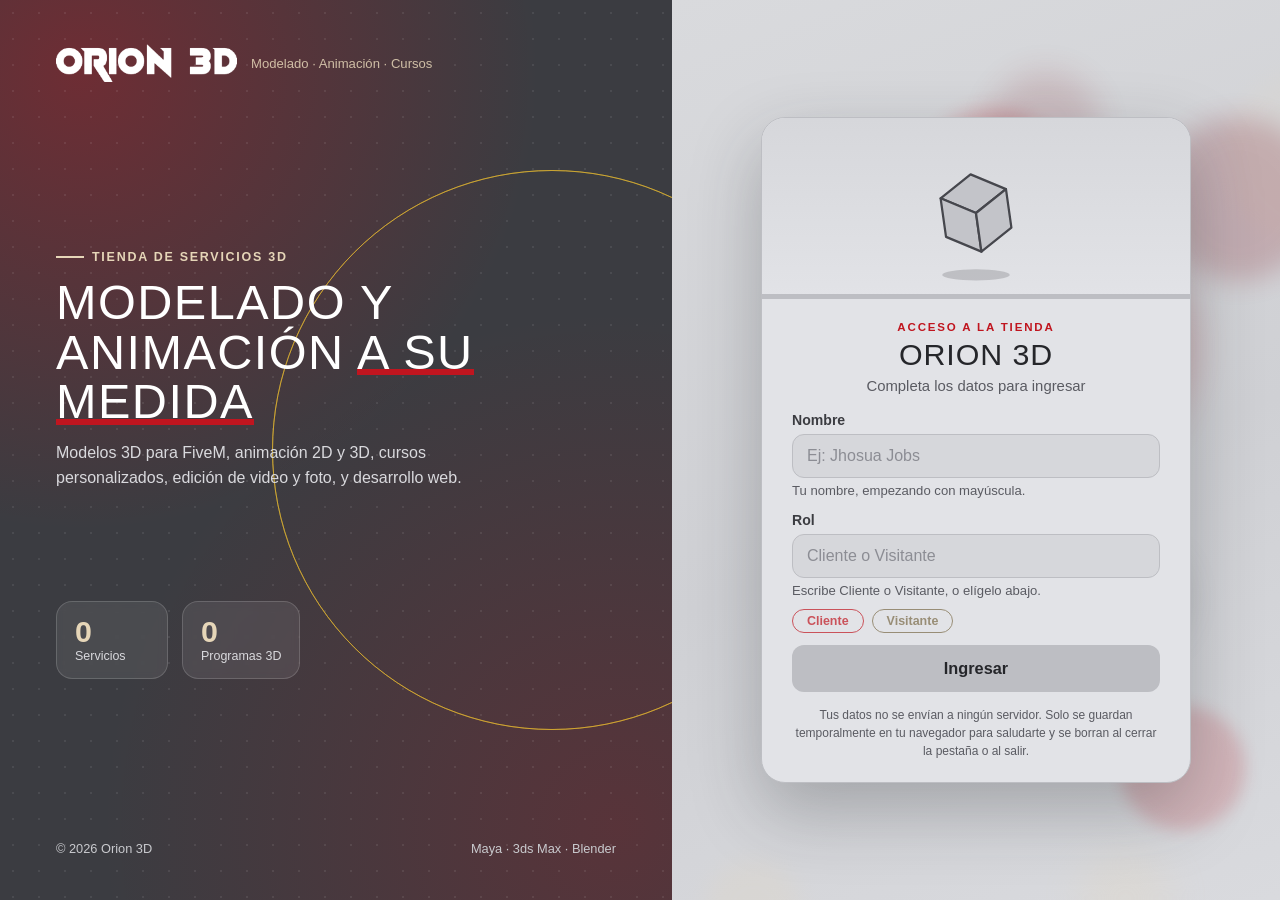
==== commit b80fd8f1: "Add files via upload" ====
--- a/admin.html
+++ b/admin.html
@@ -6,6 +6,7 @@
 <title>Orion 3D | Panel Admin</title>
 <script src="js/auth.js"></script>
 <script>Auth.requerirAdmin();   /* solo entra el administrador: sin login válido, vuelve a index.html */</script>
+<script src="js/datos.js"></script>
 <link rel="icon" type="image/png" href="img/favicon.png">
 <style>
 @font-face{font-family:"Calvera";src:url("fonts/calvera.woff2") format("woff2"),url("fonts/calvera.ttf") format("truetype"),url("fonts/calvera.otf") format("opentype");font-display:swap}
@@ -245,7 +246,7 @@
   <!-- ACCESOS -->
   <section id="v-files" class="hide">
     <div class="tools"><input id="q" type="search" placeholder="Buscar página o archivo…" aria-label="Buscar" autocomplete="off">
-      <button class="chip on" data-c="Todos">Todos</button><button class="chip" data-c="Principal">Principal</button><button class="chip" data-c="Tienda">Tienda</button><button class="chip" data-c="JavaScript">JavaScript</button><button class="chip" data-c="CSS">CSS</button></div>
+      <button class="chip on" data-c="Todos">Todos</button><button class="chip" data-c="Principal">Principal</button><button class="chip" data-c="Tienda">Tienda</button><button class="chip" data-c="JavaScript">JavaScript</button><button class="chip" data-c="CSS">CSS</button><button class="chip" data-c="Recursos">Recursos</button></div>
     <div class="grid" id="grid"></div><div class="empty hide" id="empty">Sin resultados. Prueba con otra búsqueda.</div>
   </section>
 
@@ -291,20 +292,23 @@
 const FILES=[
  {f:'index.html',n:'Login',c:'Principal',e:'🔐',d:'Acceso a la tienda: Cliente, Visitante y administrador.'},
  {f:'home.html',n:'Inicio',c:'Principal',e:'🏠',d:'Portada con servicios, promociones y preguntas frecuentes.'},
+ {f:'catalogo.html',n:'Catálogo',c:'Tienda',e:'📚',d:'Servicios con filtros, buscador y precios.'},
+ {f:'carrito.html',n:'Carrito',c:'Tienda',e:'🛒',d:'Carrito, cupones y factura descargable.'},
  {f:'admin.html',n:'Panel admin',c:'Principal',e:'🛠️',d:'Este panel de administración.'},
- {f:'catalogo.html',n:'Catálogo',c:'Tienda',e:'📚',d:'Todos los servicios con filtros, buscador y precios.'},
- {f:'carrito.html',n:'Carrito',c:'Tienda',e:'🛒',d:'Carrito, cupones, validación y factura descargable.'},
  {f:'js/auth.js',n:'Autenticación',c:'JavaScript',e:'🛡️',d:'Protege las páginas: sin login no se entra por la URL.'},
  {f:'js/saludo.js',n:'Saludo de usuario',c:'JavaScript',e:'👋',d:'Muestra el saludo y el rol arriba a la derecha.'},
  {f:'js/datos.js',n:'Datos de la tienda',c:'JavaScript',e:'🗂️',d:'Servicios, precios, cupones, clientes y textos.'},
  {f:'js/app.js',n:'Núcleo',c:'JavaScript',e:'⚙️',d:'Carrito, menú, animaciones y fondo de partículas.'},
  {f:'js/factura.js',n:'Factura',c:'JavaScript',e:'🧾',d:'Genera la factura en imagen (PNG).'},
- {f:'css/estilos.css',n:'Estilos',c:'CSS',e:'🎨',d:'Colores, tipografías y diseño de la tienda.'}
+ {f:'css/estilos.css',n:'Estilos',c:'CSS',e:'🎨',d:'Colores, tipografías y diseño de la tienda.'},
+ {f:'img/favicon.png',n:'Favicon',c:'Recursos',e:'🖼️',d:'Icono del sitio mostrado en la pestaña del navegador.'},
+ {f:'img/logo-orion.png',n:'Logo claro',c:'Recursos',e:'🌌',d:'Logotipo para fondos claros.'},
+ {f:'img/logo-orion-oscuro.png',n:'Logo oscuro',c:'Recursos',e:'🌑',d:'Logotipo para fondos oscuros.'}
 ];
-const HTML=it=>/\.html$/.test(it.f), FOLDERS=[['','raíz (HTML)'],['js','js'],['css','css']];
+const HTML=it=>/\.html$/.test(it.f), FOLDERS=[['','raíz (HTML)'],['js','js'],['css','css'],['img','img']];
 const dir=it=>it.f.includes('/')?it.f.split('/')[0]:'';
 const PIN='2552', $=id=>document.getElementById(id), data={};
-const CAT={Principal:'#c0151f',Tienda:'#7a7b82',JavaScript:'#b9a987',CSS:'#7d0b15'};
+const CAT={Principal:'#c0151f',Tienda:'#7a7b82',JavaScript:'#b9a987',CSS:'#7d0b15',Recursos:'#64748b'};
 const THEMES={'Rojo Orion':['#c0151f','#7d0b15'],Grafito:['#46474d','#7a7b82'],Arena:['#a89877','#e6d6b8'],Rubí:['#e11d48','#f59e0b'],Océano:['#0ea5e9','#22d3ee'],Índigo:['#6366f1','#a855f7']};
 const FONTS={'Arial':'Arial,Helvetica,sans-serif','Calvera (títulos)':'"Calvera","Impact",Arial,sans-serif','Sistema':'system-ui,-apple-system,"Segoe UI",sans-serif','Monoespaciada':'ui-monospace,Consolas,"Courier New",monospace'};
 const DEF={mode:'light',theme:'Rojo Orion',a:'#c0151f',b:'#7d0b15',font:'Arial',fs:15,cs:12.5,r:14,anim:1};
@@ -350,7 +354,7 @@
   if(v!=='code'){$('src').textContent='';$('ln').textContent='';$('cmeta').innerHTML=''}
   $('side').classList.remove('open');
 }
-document.querySelectorAll('#nav1 button').forEach(b=>b.onclick=()=>show(b.dataset.v));
+document.querySelectorAll('#nav1 button').forEach(b=>b.onclick=()=>{show(b.dataset.v);if(b.dataset.v==='shop')renderShop()});
 FOLDERS.forEach(([d,lbl])=>{
   const list=FILES.filter(it=>dir(it)===d),box=document.createElement('div');box.className='fold';
   box.innerHTML='<button class="fh"><span class="cr">▾</span><span>📁</span><span class="fn"></span><small></small></button><div class="kids"></div>';
@@ -416,8 +420,11 @@
 const val=it=>M==='l'?data[it.f].l:data[it.f].kb;
 const vtxt=it=>data[it.f]?(M==='l'?fmt(data[it.f].l):data[it.f].kb.toFixed(1)+' KB'):'—';
 async function stats(){
-  $('bars').innerHTML='<div class="empty">Calculando…</div>';OK=[];
+  $('bars').innerHTML='<div class="empty">Calculando estadísticas…</div>';
+  $('k2').textContent='…';$('k3').textContent='…';OK=[];
   await Promise.all(FILES.map(async it=>{try{await getText(it.f);OK.push(it)}catch(e){}}));
+  $('k1').textContent=OK.length;
+  $('k1s').textContent=OK.filter(HTML).length+' HTML · '+OK.filter(i=>i.c==='JavaScript').length+' JS · '+OK.filter(i=>i.c==='CSS').length+' CSS · '+(FILES.length-OK.length)+' no encontrados';
   draw();
 }
 function draw(){
@@ -425,7 +432,13 @@
   $('k1s').textContent=h+' HTML · '+FILES.filter(i=>i.c==='JavaScript').length+' JS · '+FILES.filter(i=>i.c==='CSS').length+' CSS';
   buildTree();
   $('bars').innerHTML='';
-  if(!OK.length){$('bars').innerHTML='<div class="empty">No se pudieron leer los archivos. Abre el panel desde tu hosting para ver las estadísticas.</div>';$('k2').textContent=$('k3').textContent='—';return}
+  if(!OK.length){
+    $('bars').innerHTML='<div class="empty">No se pudieron leer archivos. Publica el panel en el hosting y verifica las rutas de la lista FILES.</div>';
+    $('k2').textContent=$('k3').textContent='—';
+    $('dn').innerHTML='';$('leg').innerHTML='';$('rank').innerHTML='';
+    ['r1','r2','r3','r4'].forEach(id=>$(id).textContent='—');
+    return;
+  }
   const ok=OK.slice().sort((x,y)=>val(y)-val(x)),tot=ok.reduce((t,i)=>t+val(i),0),max=val(ok[0]);
   $('k2').textContent=fmt(OK.reduce((t,i)=>t+data[i.f].l,0));$('k3').textContent=OK.reduce((t,i)=>t+data[i.f].kb,0).toFixed(1);
   const u=M==='l'?'líneas':'KB';
@@ -462,11 +475,14 @@
 
 
 /* ---------- Tienda (lee js/datos.js) ---------- */
-const money=n=>n==null?'Cotización':n.toFixed(2)+' USD';
+const money=n=>n==null?'Cotización':Number(n).toFixed(2)+' USD';
 const PAL=['#c0151f','#7a7b82','#b9a987','#7d0b15','#46474d','#e0323d','#a89877'];
 const J=v=>JSON.stringify(v);
 const slug=t=>t.toLowerCase().normalize('NFD').replace(/[\u0300-\u036f]/g,'').replace(/[^a-z0-9]+/g,'-').replace(/^-|-$/g,'');
-const catName=id=>(CATEGORIAS.find(c=>c.id===id)||{nombre:id}).nombre;
+const catName=id=>{
+  const cats=typeof CATEGORIAS!=='undefined'&&Array.isArray(CATEGORIAS)?CATEGORIAS:[];
+  return (cats.find(c=>c.id===id)||{nombre:id||'Sin categoría'}).nombre;
+};
 function td(tr,t,html){const c=document.createElement('td');if(html)c.innerHTML=t;else c.textContent=t;tr.appendChild(c);return c}
 function tabla(el,cols,rows){
   el.innerHTML='';const h=document.createElement('tr');cols.forEach(c=>{const th=document.createElement('th');th.textContent=c;h.appendChild(th)});el.appendChild(h);
@@ -474,62 +490,90 @@
   rows.forEach(f=>{const r=document.createElement('tr');f.forEach(x=>td(r,x[0],x[1]));el.appendChild(r)});
 }
 function renderShop(){
-  const pr=SERVICIOS.filter(s=>s.precio!=null);
-  $('sk1').textContent=SERVICIOS.length;$('sk1s').textContent=pr.length+' con precio · '+(SERVICIOS.length-pr.length)+' a cotizar';
+  const servicios=typeof SERVICIOS!=='undefined'&&Array.isArray(SERVICIOS)?SERVICIOS:[];
+  const categorias=typeof CATEGORIAS!=='undefined'&&Array.isArray(CATEGORIAS)?CATEGORIAS:[];
+  const cupones=typeof CUPONES!=='undefined'&&CUPONES&&typeof CUPONES==='object'?CUPONES:{};
+  const clientes=typeof CLIENTES!=='undefined'&&Array.isArray(CLIENTES)?CLIENTES:[];
+  if(!servicios.length&&!categorias.length&&!Object.keys(cupones).length&&!clientes.length){
+    ['sk1','sk4'].forEach(id=>$(id).textContent='0');
+    $('sk1s').textContent='No se pudieron cargar los datos';
+    $('sk2').textContent='—';$('sk3').textContent='0';
+    tabla($('tServ'),['Servicio','Categoría','Precio','Marcas'],[]);
+    tabla($('tCup'),['Código','Descuento','Disponible para'],[]);
+    tabla($('tCli'),['Nombre'],[]);
+    $('pbars').innerHTML='<div class="empty">No se pudo cargar js/datos.js. Comprueba que exista en la carpeta js/ y que el sitio esté publicado en el hosting.</div>';
+    $('sleg').innerHTML='';$('sdn').innerHTML='';
+    $('gC').innerHTML='<option value="">Datos no disponibles</option>';
+    ['oServ','oCup','oCli'].forEach(id=>$(id).textContent='');
+    return;
+  }
+  const pr=servicios.filter(s=>s.precio!=null);
+  $('sk1').textContent=servicios.length;$('sk1s').textContent=pr.length+' con precio · '+(servicios.length-pr.length)+' a cotizar';
   $('sk2').textContent=pr.length?money(pr.reduce((t,s)=>t+s.precio,0)/pr.length):'—';
-  $('sk3').textContent=Object.keys(CUPONES).length;$('sk4').textContent=CLIENTES.length;
+  $('sk3').textContent=Object.keys(cupones).length;$('sk4').textContent=clientes.length;
   // barras de precio
   const ord=pr.slice().sort((a,b)=>b.precio-a.precio),mx=ord.length?ord[0].precio:1;$('pbars').innerHTML='';
   ord.forEach(s=>{const d=document.createElement('div');d.className='bar pb';d.innerHTML='<span class="nm"></span><div class="tr"><div class="fill"></div></div><em></em>';
     d.querySelector('.nm').textContent=s.nombre;d.title=s.nombre;d.querySelector('em').textContent=money(s.precio);$('pbars').appendChild(d);
     requestAnimationFrame(()=>requestAnimationFrame(()=>d.querySelector('.fill').style.width=Math.max(3,s.precio/mx*100)+'%'))});
   // dona por categoría
-  const by={};SERVICIOS.forEach(s=>by[s.cat]=(by[s.cat]||0)+1);
+  const by={};servicios.forEach(s=>by[s.cat]=(by[s.cat]||0)+1);
   let off=0;$('sdn').innerHTML='<circle cx="21" cy="21" r="15.9" fill="none" stroke="var(--bd)" stroke-width="5"/>';$('sleg').innerHTML='';
-  Object.entries(by).forEach(([c,v],i)=>{const p=v/SERVICIOS.length*100,col=PAL[i%PAL.length];
+  Object.entries(by).forEach(([c,v],i)=>{const p=v/servicios.length*100,col=PAL[i%PAL.length];
     $('sdn').insertAdjacentHTML('beforeend','<circle cx="21" cy="21" r="15.9" fill="none" stroke="'+col+'" stroke-width="5" stroke-dasharray="'+p+' '+(100-p)+'" stroke-dashoffset="'+(25-off)+'"/>');off+=p;
     const l=document.createElement('div');l.innerHTML='<i style="background:'+col+'"></i><span></span>';l.querySelector('span').textContent=catName(c)+' · '+v;$('sleg').appendChild(l)});
   // tablas
-  tabla($('tServ'),['Servicio','Categoría','Precio','Marcas'],SERVICIOS.map(s=>[[s.nombre],[catName(s.cat)],[s.precio==null?'Cotización':(s.desde?'desde ':'')+money(s.precio)],
+  tabla($('tServ'),['Servicio','Categoría','Precio','Marcas'],servicios.map(s=>[[s.nombre],[catName(s.cat)],[s.precio==null?'Cotización':(s.desde?'desde ':'')+money(s.precio)],
     [(s.destacado?'<span class="tg">Destacado</span>':'')+(s.popular?'<span class="tg">Popular</span>':'')||'—',1]]));
-  tabla($('tCup'),['Código','Descuento','Disponible para'],Object.entries(CUPONES).map(([k,v])=>[[k],[v.pct+'%'],[(v.clientes&&v.clientes.length)?v.clientes.join(', '):'Todos']]));
-  tabla($('tCli'),['Nombre'],CLIENTES.map(c=>[[c.nombre]]));
-  $('gC').innerHTML='';CATEGORIAS.forEach(c=>{const o=document.createElement('option');o.value=c.id;o.textContent=c.nombre;$('gC').appendChild(o)});
+  tabla($('tCup'),['Código','Descuento','Disponible para'],Object.entries(cupones).map(([k,v])=>[[k],[v.pct+'%'],[(v.clientes&&v.clientes.length)?v.clientes.join(', '):'Todos']]));
+  tabla($('tCli'),['Nombre'],clientes.map(c=>[[c.nombre]]));
+  $('gC').innerHTML='';categorias.forEach(c=>{const o=document.createElement('option');o.value=c.id;o.textContent=c.nombre;$('gC').appendChild(o)});
   genServ();genCup();genCli();
 }
 /* Generadores: arman la línea lista para pegar en js/datos.js */
 function genServ(){
+  const servicios=typeof SERVICIOS!=='undefined'&&Array.isArray(SERVICIOS)?SERVICIOS:[];
   const n=$('gN').value.trim(),id=slug(n)||'nuevo-servicio',p=$('gP').value.trim();
-  const sw=$('gS').value.split(',').map(x=>x.trim()).filter(Boolean);
+  const sw=[...new Set($('gS').value.split(',').map(x=>x.trim()).filter(Boolean))];
   const parts=['id:'+J(id),'cat:'+J($('gC').value),'nombre:'+J(n||'Nombre del servicio'),'precio:'+(p===''||isNaN(+p)?'null':+p)];
-  if($('gD').checked)parts.push('desde:true');
+  if($('gD').checked&&p!=='')parts.push('desde:true');
   parts.push('sw:'+J(sw),'img:""');
   if($('gDe').checked)parts.push('destacado:true');if($('gPo').checked)parts.push('popular:true');
   parts.push('desc:'+J($('gDs').value.trim()||'Descripción del servicio.'));
   $('oServ').textContent=' {'+parts.join(', ')+'},';
-  $('wServ').textContent=SERVICIOS.some(s=>s.id===id)?'⚠ Ya existe un servicio con el id «'+id+'». Cambia el nombre.':'';
+  $('wServ').textContent=(!n?'Escribe un nombre para generar el servicio.':(servicios.some(s=>s.id===id)?'⚠ Ya existe un servicio con el id «'+id+'». Cambia el nombre.':''));
 }
 function genCup(){
+  const cupones=typeof CUPONES!=='undefined'&&CUPONES&&typeof CUPONES==='object'?CUPONES:{};
   const c=$('cC').value.toUpperCase().replace(/[^A-Z0-9]/g,'')||'CODIGO',pc=Math.min(100,Math.max(1,Math.round(+$('cP').value)||1));
   const cl=$('cL').value.split(',').map(x=>x.trim()).filter(Boolean);
   $('oCup').textContent='  '+c+':{pct:'+pc+', clientes:'+J(cl)+'},';
-  $('wCup').textContent=Object.prototype.hasOwnProperty.call(CUPONES,c)?'⚠ El cupón '+c+' ya existe.':'';
+  $('wCup').textContent=($('cC').value.trim()===''?'Escribe un código para el cupón.':(Object.prototype.hasOwnProperty.call(cupones,c)?'⚠ El cupón '+c+' ya existe.':''));
 }
 function genCli(){
+  const clientes=typeof CLIENTES!=='undefined'&&Array.isArray(CLIENTES)?CLIENTES:[];
   const n=$('lN').value.trim().replace(/\s+/g,' ')||'Nombre Apellido';
   $('oCli').textContent='  {nombre:'+J(n)+'},';
-  $('wCli').textContent=CLIENTES.some(c=>c.nombre.toLowerCase()===n.toLowerCase())?'⚠ Ese cliente ya está en la lista.':'';
+  $('wCli').textContent=($('lN').value.trim()===''?'Escribe el nombre del cliente.':(clientes.some(c=>(c.nombre||'').toLowerCase()===n.toLowerCase())?'⚠ Ese cliente ya está en la lista.':''));
 }
 ['gN','gC','gP','gS','gDs','gD','gDe','gPo'].forEach(i=>{$(i).addEventListener('input',genServ);$(i).addEventListener('change',genServ)});
 ['cC','cP','cL'].forEach(i=>$(i).addEventListener('input',genCup));$('lN').addEventListener('input',genCli);
 document.querySelectorAll('[data-copy]').forEach(b=>b.onclick=async()=>{
   const t=$(b.dataset.copy).textContent,old=b.textContent;
-  try{await navigator.clipboard.writeText(t)}catch(e){const r=document.createRange();r.selectNodeContents($(b.dataset.copy));const sel=getSelection();sel.removeAllRanges();sel.addRange(r)}
+  try{
+    if(navigator.clipboard&&window.isSecureContext) await navigator.clipboard.writeText(t);
+    else throw new Error('Clipboard no disponible');
+  }catch(e){
+    const node=$(b.dataset.copy),range=document.createRange(),sel=getSelection();
+    range.selectNodeContents(node);sel.removeAllRanges();sel.addRange(range);
+    b.textContent='Seleccionado: copia con Ctrl+C';
+    return;
+  }
   b.textContent='Copiado ✓';setTimeout(()=>b.textContent=old,1400);
 });
 
 /* ---------- Reloj ---------- */
-$('k1').textContent=FILES.length;buildTree();
+$('k1').textContent='…';buildTree();
 const tick=()=>{const d=new Date();$('k4').textContent=d.toLocaleTimeString('es-CO',{hour12:false});$('date').textContent=d.toLocaleDateString('es-CO',{day:'numeric',month:'short'})};
 tick();setInterval(tick,1000);
 renderShop();apply();show('dash');filtrar();stats();
